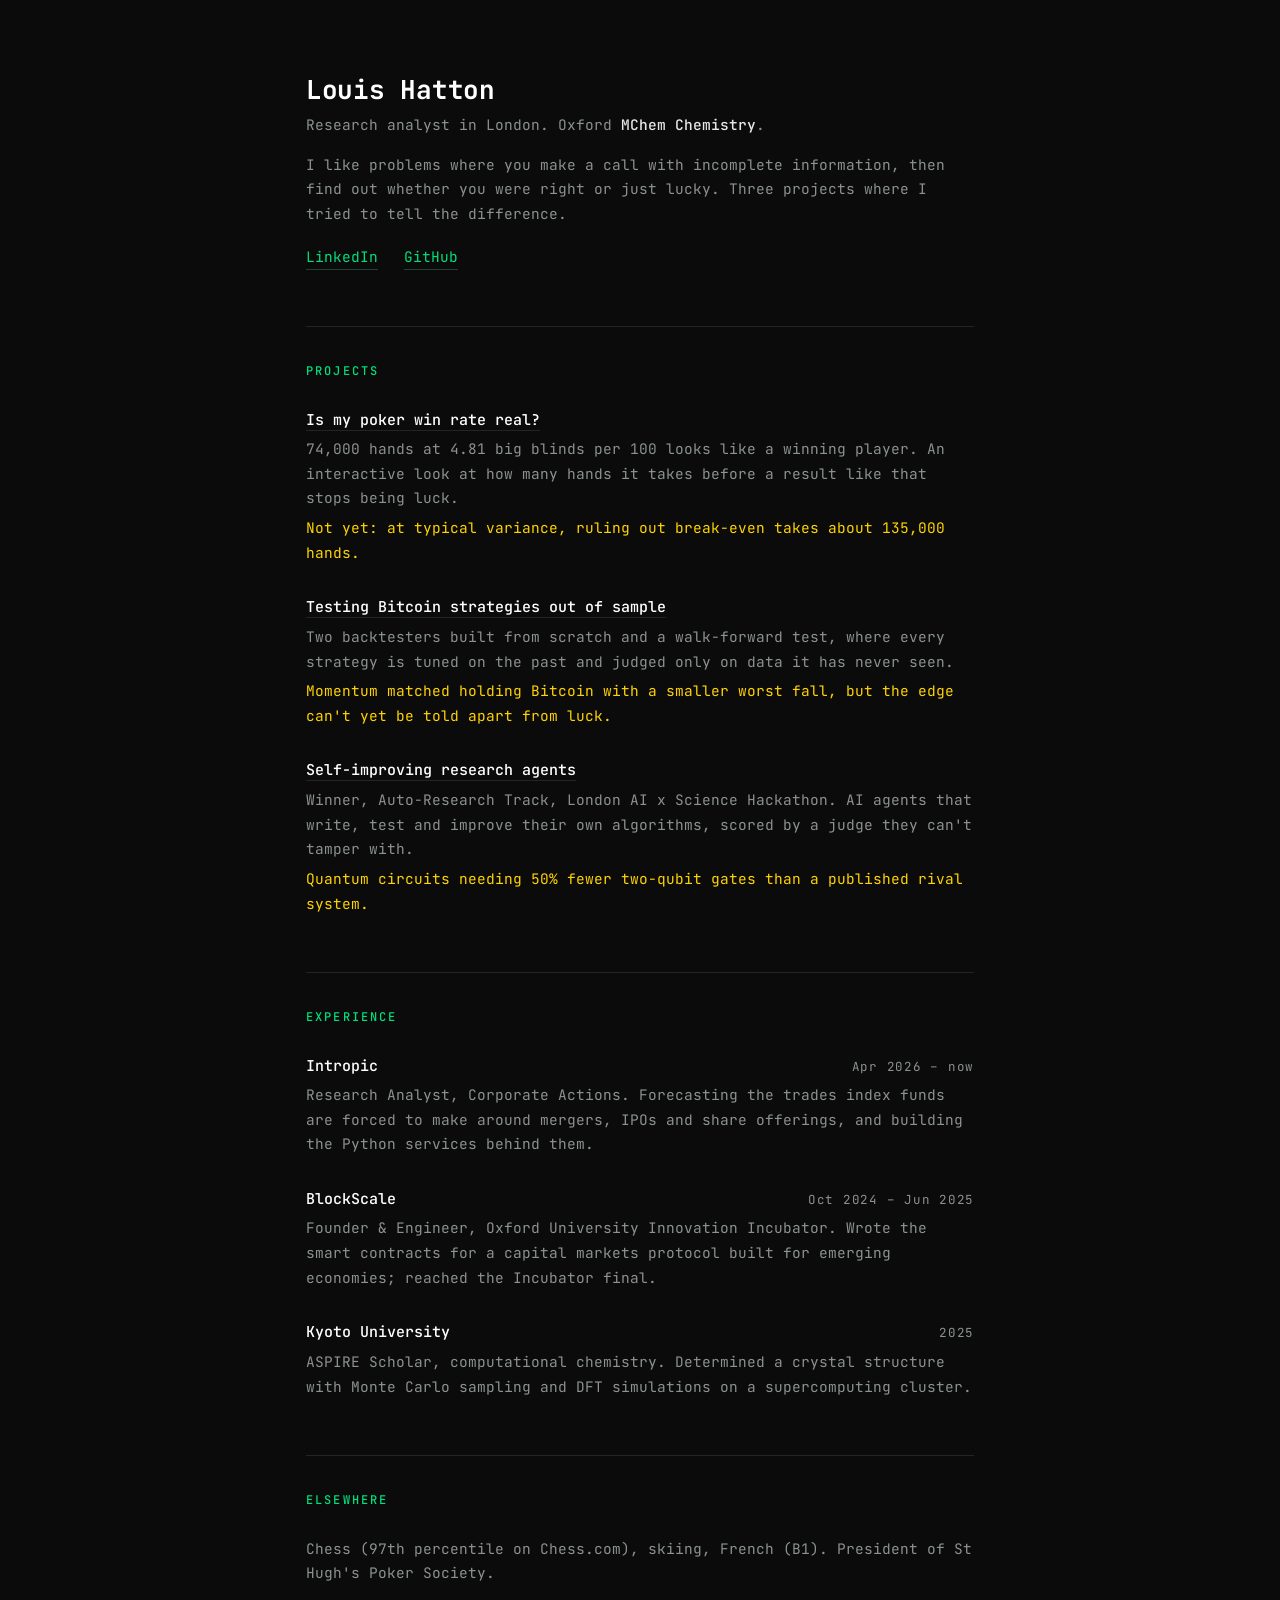
==== index.html @ 7a98697f "Rebuild site around three project write-ups: poker win-rate calculator, Bitcoin backtest, research a" ====
<!DOCTYPE html>
<html lang="en">
<head>
<meta charset="utf-8">
<meta name="viewport" content="width=device-width, initial-scale=1">
<title>Louis Hatton</title>
<meta name="description" content="Research analyst in London. Projects on telling an edge from luck: poker variance, Bitcoin strategy testing and self-improving research agents.">
<meta name="color-scheme" content="dark">
<meta property="og:title" content="Louis Hatton">
<meta property="og:description" content="Projects on telling an edge from luck: poker variance, Bitcoin strategy testing and self-improving research agents.">
<link rel="icon" href="data:image/svg+xml,<svg xmlns='http://www.w3.org/2000/svg' viewBox='0 0 100 100'><rect width='100' height='100' fill='%230b0b0b'/><text y='.92em' x='.14em' font-size='76' fill='%2300e07a' font-family='monospace'>L</text></svg>">
<link rel="preconnect" href="https://fonts.googleapis.com">
<link rel="preconnect" href="https://fonts.gstatic.com" crossorigin>
<link href="https://fonts.googleapis.com/css2?family=JetBrains+Mono:wght@400;500;700&display=swap" rel="stylesheet">
<link rel="stylesheet" href="style.css">
</head>
<body>
<main>

<h1>Louis Hatton</h1>
<p class="intro">
  Research analyst in London. Oxford <b>MChem Chemistry</b>.
</p>
<p class="intro">
  I like problems where you make a call with incomplete information, then find out whether you
  were right or just lucky. Three projects where I tried to tell the difference.
</p>
<div class="links">
  <a href="https://www.linkedin.com/in/louishatton/" target="_blank" rel="noopener">LinkedIn</a>
  <a href="https://github.com/louishatt0n" target="_blank" rel="noopener">GitHub</a>
</div>

<section>
  <h2>Projects</h2>

  <div class="item">
    <h3><a href="poker.html">Is my poker win rate real?</a></h3>
    <p>74,000 hands at 4.81 big blinds per 100 looks like a winning player. An interactive look at
       how many hands it takes before a result like that stops being luck.</p>
    <p class="res">Not yet: at typical variance, ruling out break-even takes about 135,000 hands.</p>
  </div>

  <div class="item">
    <h3><a href="backtester.html">Testing Bitcoin strategies out of sample</a></h3>
    <p>Two backtesters built from scratch and a walk-forward test, where every strategy is tuned on
       the past and judged only on data it has never seen.</p>
    <p class="res">Momentum matched holding Bitcoin with a smaller worst fall, but the edge can't yet
       be told apart from luck.</p>
  </div>

  <div class="item">
    <h3><a href="agents.html">Self-improving research agents</a></h3>
    <p>Winner, Auto-Research Track, London AI x Science Hackathon. AI agents that write, test and
       improve their own algorithms, scored by a judge they can't tamper with.</p>
    <p class="res">Quantum circuits needing 50% fewer two-qubit gates than a published rival system.</p>
  </div>
</section>

<section>
  <h2>Experience</h2>

  <div class="item">
    <div class="meta">
      <span class="org">Intropic</span>
      <span class="when">Apr 2026 – now</span>
    </div>
    <p>Research Analyst, Corporate Actions. Forecasting the trades index funds are forced to make
       around mergers, IPOs and share offerings, and building the Python services behind them.</p>
  </div>

  <div class="item">
    <div class="meta">
      <span class="org">BlockScale</span>
      <span class="when">Oct 2024 – Jun 2025</span>
    </div>
    <p>Founder &amp; Engineer, Oxford University Innovation Incubator. Wrote the smart contracts for a
       capital markets protocol built for emerging economies; reached the Incubator final.</p>
  </div>

  <div class="item">
    <div class="meta">
      <span class="org">Kyoto University</span>
      <span class="when">2025</span>
    </div>
    <p>ASPIRE Scholar, computational chemistry. Determined a crystal structure with Monte Carlo
       sampling and DFT simulations on a supercomputing cluster.</p>
  </div>
</section>

<section>
  <h2>Elsewhere</h2>
  <p class="intro">
    Chess (97th percentile on Chess.com), skiing, French (B1). President of St Hugh's Poker Society.
  </p>
</section>

</main>
</body>
</html>
---- style.css ----
:root{
  --bg:#0b0b0b; --fg:#e6e8e7; --body:#c9cecb; --muted:#8b928f; --line:#222522; --field:#0f110f;
  --green:#00e07a; --yellow:#ffd400; --red:#ff6b5e;
  --mono:"JetBrains Mono",ui-monospace,SFMono-Regular,Menlo,Consolas,monospace;
}
*{box-sizing:border-box}
html{-webkit-text-size-adjust:100%}
body{
  margin:0; background:var(--bg); color:var(--fg);
  font-family:var(--mono); font-size:14.5px; line-height:1.7;
  -webkit-font-smoothing:antialiased;
}
main{max-width:720px; margin:0 auto; padding:72px 26px 96px}
a{color:var(--green); text-decoration:none; border-bottom:1px solid #1d4433}
a:hover{border-bottom-color:var(--green)}

h1{font-size:26px; font-weight:700; letter-spacing:-.01em; margin:0 0 6px; color:#fff; line-height:1.35}
h2{
  font-size:12px; font-weight:500; letter-spacing:.18em; text-transform:uppercase;
  color:var(--green); margin:0 0 26px;
}
h3{font-size:15px; font-weight:500; margin:0 0 4px; color:#fff}
section{margin-top:56px; padding-top:34px; border-top:1px solid var(--line)}

.intro{color:var(--muted); margin:0}
.intro + .intro{margin-top:15px}
.intro b{color:var(--fg); font-weight:500}
.links{display:flex; gap:26px; flex-wrap:wrap; margin-top:18px}

.item{margin-bottom:30px}
.item:last-child{margin-bottom:0}
.item p{margin:0; color:var(--muted)}
.item h3 a{color:#fff; border-bottom-color:var(--line)}
.item h3 a:hover{color:var(--green); border-bottom-color:var(--green)}
.res{color:var(--yellow)!important; margin-top:5px!important}
.more{margin-top:6px!important; font-size:12.5px}

.meta{
  display:flex; justify-content:space-between; gap:6px 18px; align-items:baseline;
  margin-bottom:4px; flex-wrap:wrap;
}
.meta .org{font-size:15px; color:#fff; font-weight:500}
.meta .when{font-size:12.5px; color:var(--muted); letter-spacing:.06em; white-space:nowrap}

/* write-ups */
.back{display:inline-block; font-size:12.5px; margin-bottom:38px}
.lede{color:var(--muted); margin:0}
.prose p, .prose li{color:var(--body)}
.prose p{margin:0 0 14px}
.prose p:last-child{margin-bottom:0}
.prose b{color:#fff; font-weight:500}
.prose ul, .prose ol{padding-left:20px; margin:0 0 14px}
.prose li{margin-bottom:9px}
.prose li::marker{color:var(--muted)}

.stats{display:grid; grid-template-columns:repeat(3,1fr); gap:12px; margin:30px 0 0}
.stat{border:1px solid var(--line); border-radius:6px; padding:12px 14px}
.stat b{display:block; font-size:18px; color:#fff; font-weight:500; line-height:1.4}
.stat span{font-size:12px; color:var(--muted)}

.formula{
  background:var(--field); border:1px solid var(--line); border-radius:6px;
  padding:12px 14px; margin:16px 0; color:#fff; font-size:13px; overflow-x:auto; white-space:pre;
}

figure{margin:24px 0}
figure img{width:100%; height:auto; display:block; border:1px solid var(--line); border-radius:6px}
figcaption{font-size:12.5px; color:var(--muted); margin-top:9px; line-height:1.6}

.table-wrap{overflow-x:auto; margin:20px 0}
table{border-collapse:collapse; width:100%; font-size:12.5px; white-space:nowrap}
th, td{padding:7px 10px; border-bottom:1px solid var(--line); text-align:right}
th:first-child, td:first-child{text-align:left; padding-left:0}
th{color:var(--muted); font-weight:500}
td{color:var(--body)}
tr.hl td{color:#fff}

/* poker tool */
.tool{border:1px solid var(--line); border-radius:8px; padding:20px; margin:24px 0 0}
.inputs{display:grid; grid-template-columns:repeat(2,1fr); gap:14px 18px}
.inputs label{display:block; font-size:12px; color:var(--muted); letter-spacing:.03em; line-height:1.5}
.inputs input{
  width:100%; margin-top:5px; background:var(--field); color:#fff; border:1px solid var(--line);
  border-radius:5px; padding:8px 10px; font:inherit; font-size:14px;
}
.inputs input:focus{outline:none; border-color:var(--green)}
.outputs{margin-top:20px}
.out{display:flex; justify-content:space-between; gap:4px 14px; flex-wrap:wrap; padding:7px 0; border-bottom:1px solid var(--line)}
.out span{color:var(--muted)}
.out b{color:var(--yellow); font-weight:500}
.verdict{margin:14px 0 0; color:#fff}
.chart{width:100%; height:auto; display:block; margin-top:18px}
.chart-foot{display:flex; justify-content:space-between; align-items:center; gap:12px; flex-wrap:wrap; margin-top:8px}
.chart-foot p{margin:0; font-size:12.5px; color:var(--muted)}
button{
  font:inherit; font-size:12.5px; background:none; color:var(--green);
  border:1px solid #1d4433; border-radius:5px; padding:6px 12px; cursor:pointer;
}
button:hover{border-color:var(--green)}
.key{display:flex; gap:16px; flex-wrap:wrap; font-size:12px; color:var(--muted); margin-top:10px}
.key i{display:inline-block; width:16px; height:0; border-top:2px solid; vertical-align:middle; margin-right:6px}

@media(max-width:560px){
  main{padding:52px 20px 72px}
  .stats{grid-template-columns:1fr 1fr}
  .inputs{grid-template-columns:1fr}
  .tool{padding:16px}
}
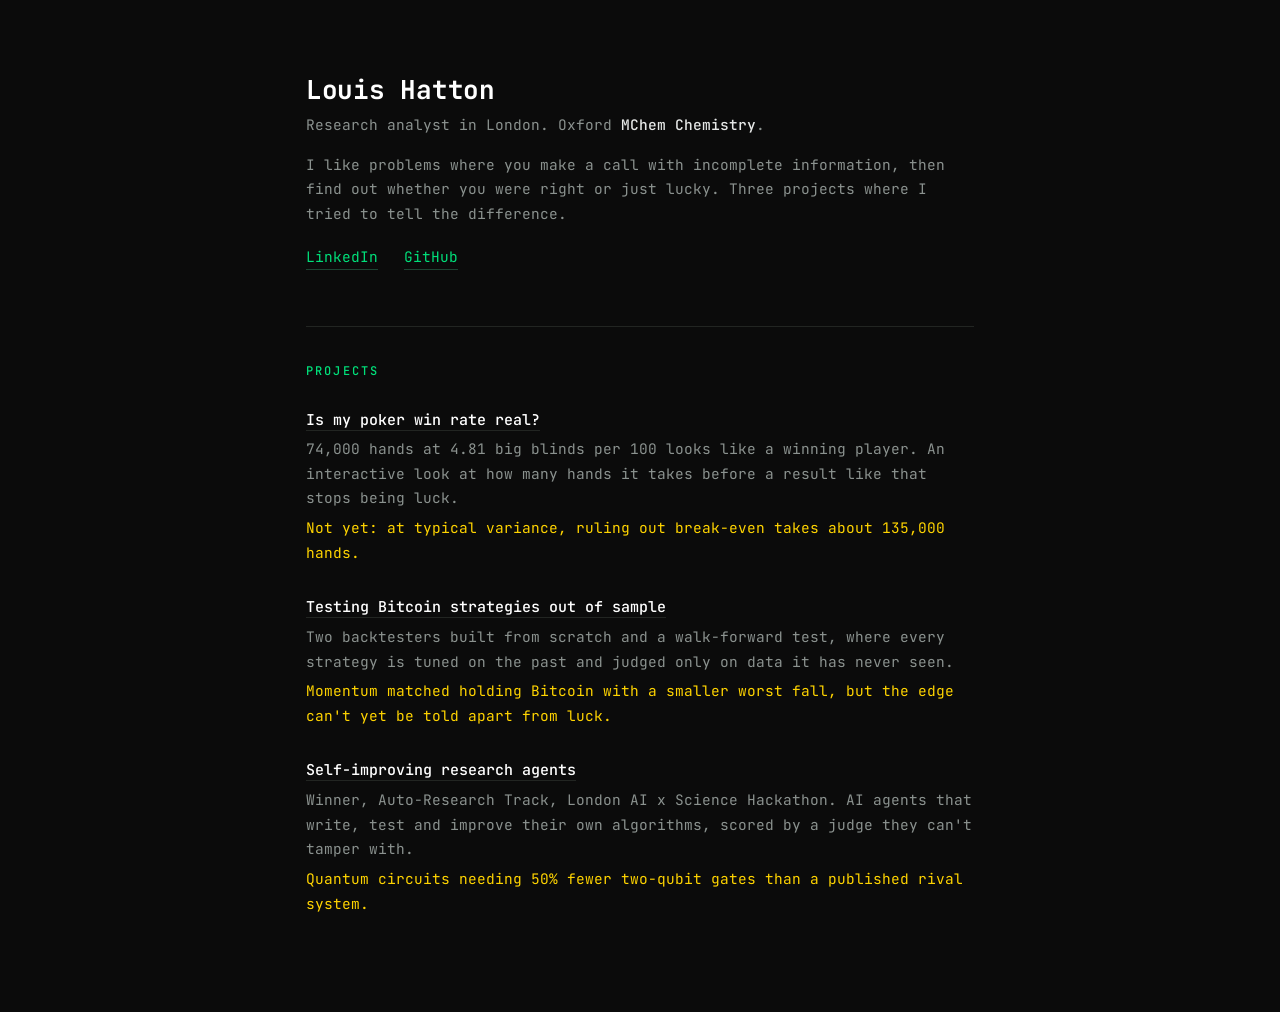
==== commit 37f83e3f: "Home page: projects only; career detail lives on LinkedIn Co-Authored-By: Claude Opus 5.5 <noreply@a" ====
--- a/index.html
+++ b/index.html
@@ -56,44 +56,6 @@
   </div>
 </section>
 
-<section>
-  <h2>Experience</h2>
-
-  <div class="item">
-    <div class="meta">
-      <span class="org">Intropic</span>
-      <span class="when">Apr 2026 – now</span>
-    </div>
-    <p>Research Analyst, Corporate Actions. Forecasting the trades index funds are forced to make
-       around mergers, IPOs and share offerings, and building the Python services behind them.</p>
-  </div>
-
-  <div class="item">
-    <div class="meta">
-      <span class="org">BlockScale</span>
-      <span class="when">Oct 2024 – Jun 2025</span>
-    </div>
-    <p>Founder &amp; Engineer, Oxford University Innovation Incubator. Wrote the smart contracts for a
-       capital markets protocol built for emerging economies; reached the Incubator final.</p>
-  </div>
-
-  <div class="item">
-    <div class="meta">
-      <span class="org">Kyoto University</span>
-      <span class="when">2025</span>
-    </div>
-    <p>ASPIRE Scholar, computational chemistry. Determined a crystal structure with Monte Carlo
-       sampling and DFT simulations on a supercomputing cluster.</p>
-  </div>
-</section>
-
-<section>
-  <h2>Elsewhere</h2>
-  <p class="intro">
-    Chess (97th percentile on Chess.com), skiing, French (B1). President of St Hugh's Poker Society.
-  </p>
-</section>
-
 </main>
 </body>
 </html>
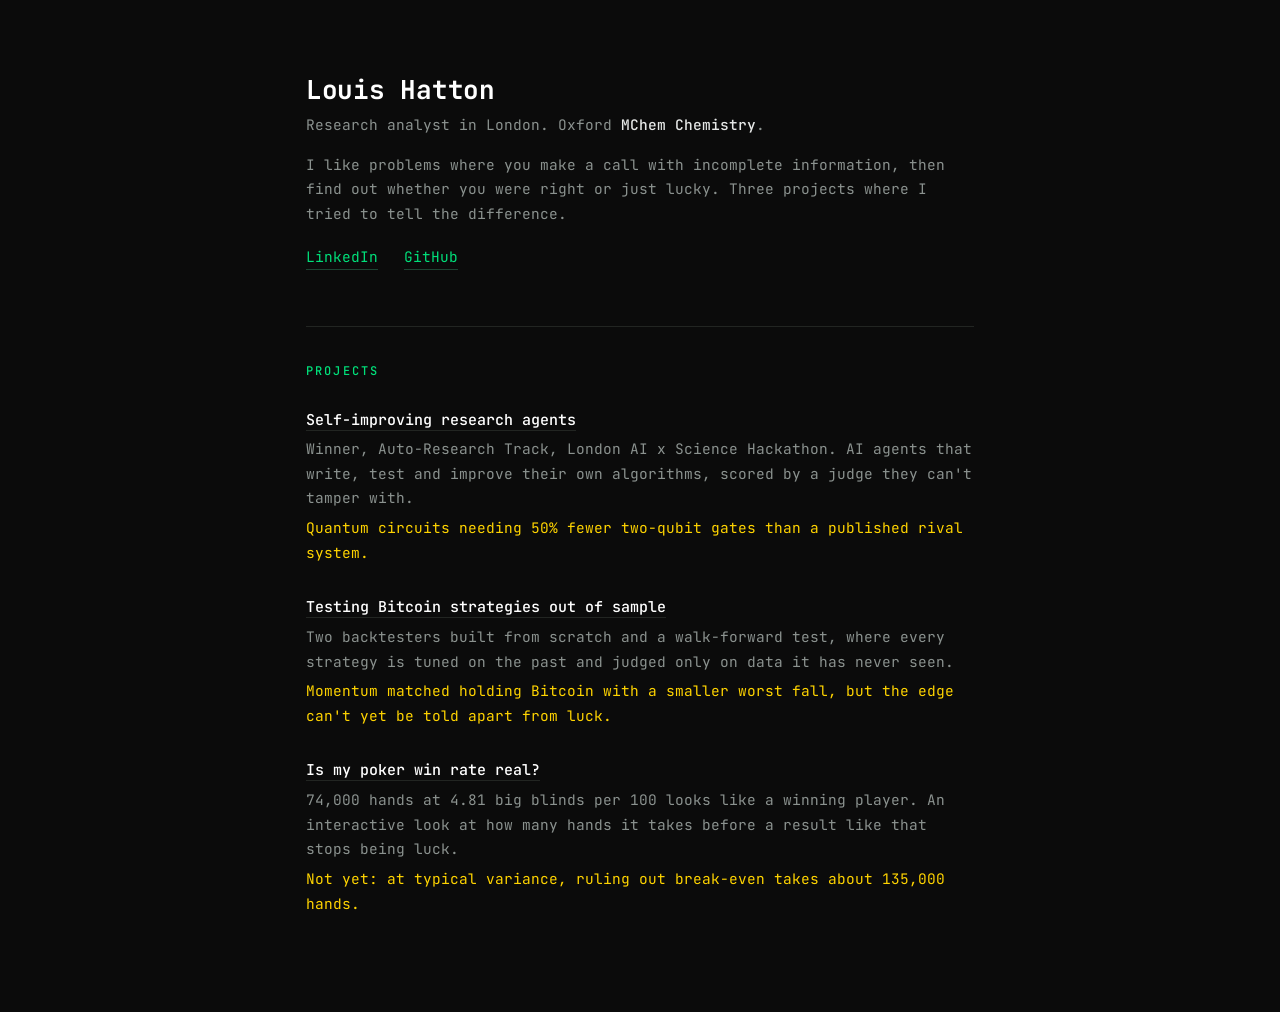
==== commit f7132480: "Order projects: research agents, Bitcoin backtest, poker win rate Co-Authored-By: Claude Opus 5.5 <n" ====
--- a/index.html
+++ b/index.html
@@ -34,10 +34,10 @@
   <h2>Projects</h2>
 
   <div class="item">
-    <h3><a href="poker.html">Is my poker win rate real?</a></h3>
-    <p>74,000 hands at 4.81 big blinds per 100 looks like a winning player. An interactive look at
-       how many hands it takes before a result like that stops being luck.</p>
-    <p class="res">Not yet: at typical variance, ruling out break-even takes about 135,000 hands.</p>
+    <h3><a href="agents.html">Self-improving research agents</a></h3>
+    <p>Winner, Auto-Research Track, London AI x Science Hackathon. AI agents that write, test and
+       improve their own algorithms, scored by a judge they can't tamper with.</p>
+    <p class="res">Quantum circuits needing 50% fewer two-qubit gates than a published rival system.</p>
   </div>
 
   <div class="item">
@@ -49,10 +49,10 @@
   </div>
 
   <div class="item">
-    <h3><a href="agents.html">Self-improving research agents</a></h3>
-    <p>Winner, Auto-Research Track, London AI x Science Hackathon. AI agents that write, test and
-       improve their own algorithms, scored by a judge they can't tamper with.</p>
-    <p class="res">Quantum circuits needing 50% fewer two-qubit gates than a published rival system.</p>
+    <h3><a href="poker.html">Is my poker win rate real?</a></h3>
+    <p>74,000 hands at 4.81 big blinds per 100 looks like a winning player. An interactive look at
+       how many hands it takes before a result like that stops being luck.</p>
+    <p class="res">Not yet: at typical variance, ruling out break-even takes about 135,000 hands.</p>
   </div>
 </section>
 
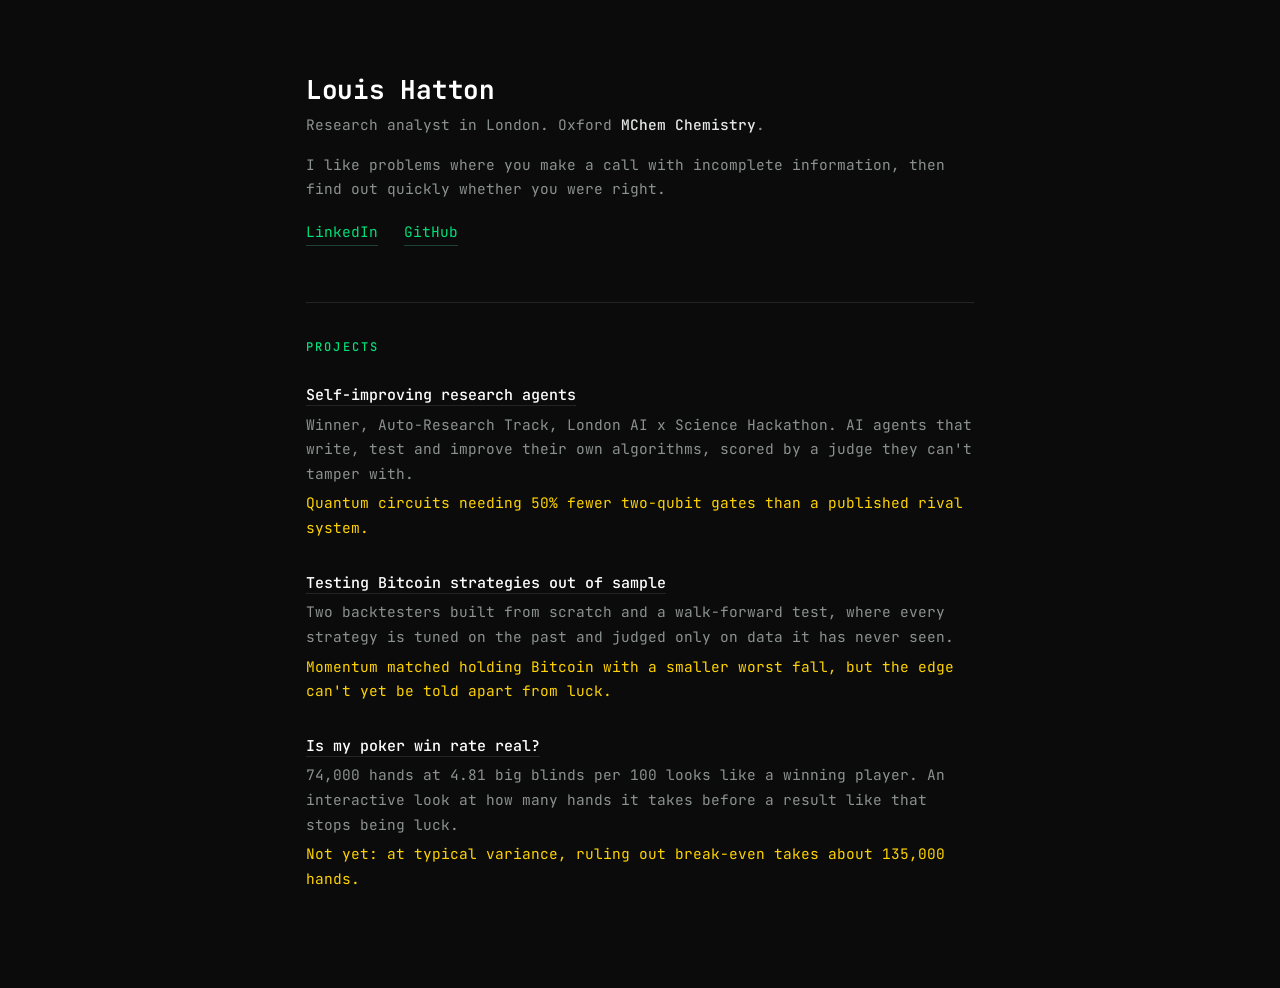
==== commit 21cc0975: "Intro: find out quickly whether you were right Co-Authored-By: Claude Opus 5.5 <noreply@anthropic.co" ====
--- a/index.html
+++ b/index.html
@@ -22,8 +22,8 @@
   Research analyst in London. Oxford <b>MChem Chemistry</b>.
 </p>
 <p class="intro">
-  I like problems where you make a call with incomplete information, then find out whether you
-  were right or just lucky. Three projects where I tried to tell the difference.
+  I like problems where you make a call with incomplete information, then find out quickly
+  whether you were right.
 </p>
 <div class="links">
   <a href="https://www.linkedin.com/in/louishatton/" target="_blank" rel="noopener">LinkedIn</a>
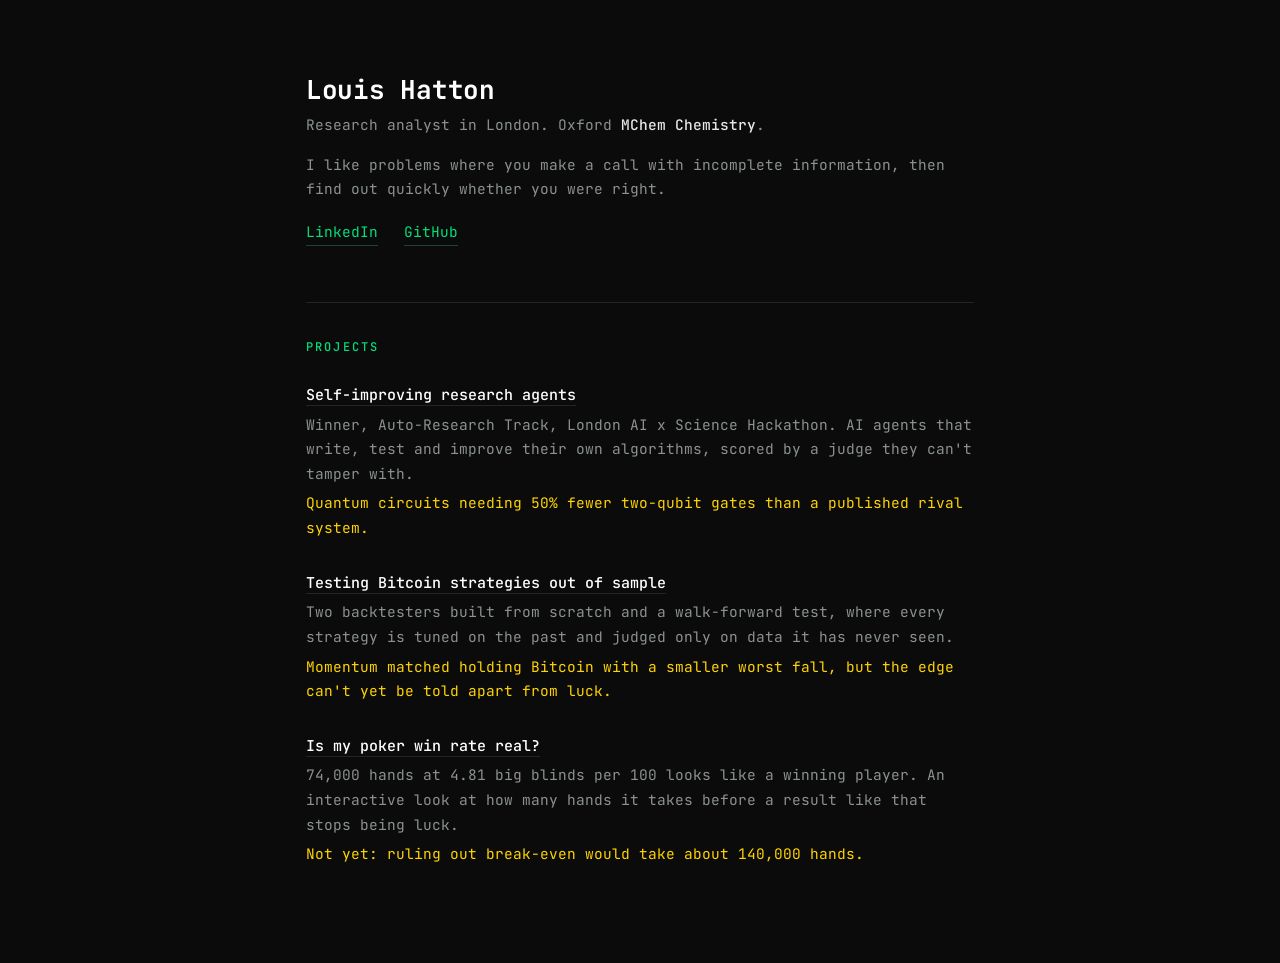
==== commit 3aa805e0: "Poker page: use measured standard deviation (91.94 bb/100); version the stylesheet so pages and styl" ====
--- a/index.html
+++ b/index.html
@@ -6,13 +6,20 @@
 <title>Louis Hatton</title>
 <meta name="description" content="Research analyst in London. Projects on telling an edge from luck: poker variance, Bitcoin strategy testing and self-improving research agents.">
 <meta name="color-scheme" content="dark">
+<meta property="og:type" content="website">
+<meta property="og:url" content="https://louishatt0n.github.io/">
 <meta property="og:title" content="Louis Hatton">
-<meta property="og:description" content="Projects on telling an edge from luck: poker variance, Bitcoin strategy testing and self-improving research agents.">
+<meta property="og:description" content="Research analyst in London. Projects on telling an edge from luck: poker variance, Bitcoin strategy testing and self-improving research agents.">
+<meta property="og:image" content="https://louishatt0n.github.io/img/og-card.png">
+<meta property="og:image:width" content="1200">
+<meta property="og:image:height" content="627">
+<meta property="og:image:alt" content="Louis Hatton: self-improving research agents, testing Bitcoin strategies out of sample, and whether a poker win rate is real">
+<meta name="twitter:card" content="summary_large_image">
 <link rel="icon" href="data:image/svg+xml,<svg xmlns='http://www.w3.org/2000/svg' viewBox='0 0 100 100'><rect width='100' height='100' fill='%230b0b0b'/><text y='.92em' x='.14em' font-size='76' fill='%2300e07a' font-family='monospace'>L</text></svg>">
 <link rel="preconnect" href="https://fonts.googleapis.com">
 <link rel="preconnect" href="https://fonts.gstatic.com" crossorigin>
 <link href="https://fonts.googleapis.com/css2?family=JetBrains+Mono:wght@400;500;700&display=swap" rel="stylesheet">
-<link rel="stylesheet" href="style.css">
+<link rel="stylesheet" href="style.css?v=20261011">
 </head>
 <body>
 <main>
@@ -52,7 +59,7 @@
     <h3><a href="poker.html">Is my poker win rate real?</a></h3>
     <p>74,000 hands at 4.81 big blinds per 100 looks like a winning player. An interactive look at
        how many hands it takes before a result like that stops being luck.</p>
-    <p class="res">Not yet: at typical variance, ruling out break-even takes about 135,000 hands.</p>
+    <p class="res">Not yet: ruling out break-even would take about 140,000 hands.</p>
   </div>
 </section>
 
--- a/style.css
+++ b/style.css
@@ -106,3 +106,28 @@
   .inputs{grid-template-columns:1fr}
   .tool{padding:16px}
 }
+
+/* diagrams */
+.flow{margin:24px 0 28px; display:flex; flex-direction:column}
+.flow .step{border:1px solid var(--line); background:var(--field); border-radius:6px; padding:10px 14px; text-align:center}
+.flow b{display:block; color:#fff; font-weight:500; font-size:13.5px; line-height:1.5}
+.flow span{display:block; color:var(--muted); font-size:12px; line-height:1.5}
+.flow .arrow{color:var(--muted); text-align:center; line-height:1; padding:7px 0; font-size:14px}
+.flow .loop{border:1px dashed #1d4433; border-radius:8px; padding:12px}
+.flow .loop-tag{font-size:11px; color:var(--green); letter-spacing:.14em; text-transform:uppercase; margin-bottom:10px}
+.flow .islands{display:grid; grid-template-columns:repeat(3,1fr); gap:8px}
+.flow .island{border:1px solid #1d4433; border-radius:6px; padding:8px 6px; text-align:center}
+.flow .island b{color:var(--green); font-size:12.5px}
+.flow .note{font-size:12px; color:var(--muted); text-align:center; margin:9px 0 0; line-height:1.5}
+.flow .final{border-color:#4d4300}
+.flow .final b{color:var(--yellow)}
+.flow figcaption{margin-top:12px}
+
+.split{display:grid; grid-template-columns:repeat(3,1fr); gap:8px; margin:22px 0}
+.part{border:1px solid var(--line); border-radius:6px; padding:10px 12px}
+.part b{display:block; font-weight:500; font-size:13px}
+.part span{display:block; color:var(--muted); font-size:12px; line-height:1.55}
+.part.dev b{color:var(--green)}
+.part.val b{color:var(--fg)}
+.part.test b{color:var(--yellow)}
+@media(max-width:560px){ .split{grid-template-columns:1fr} }
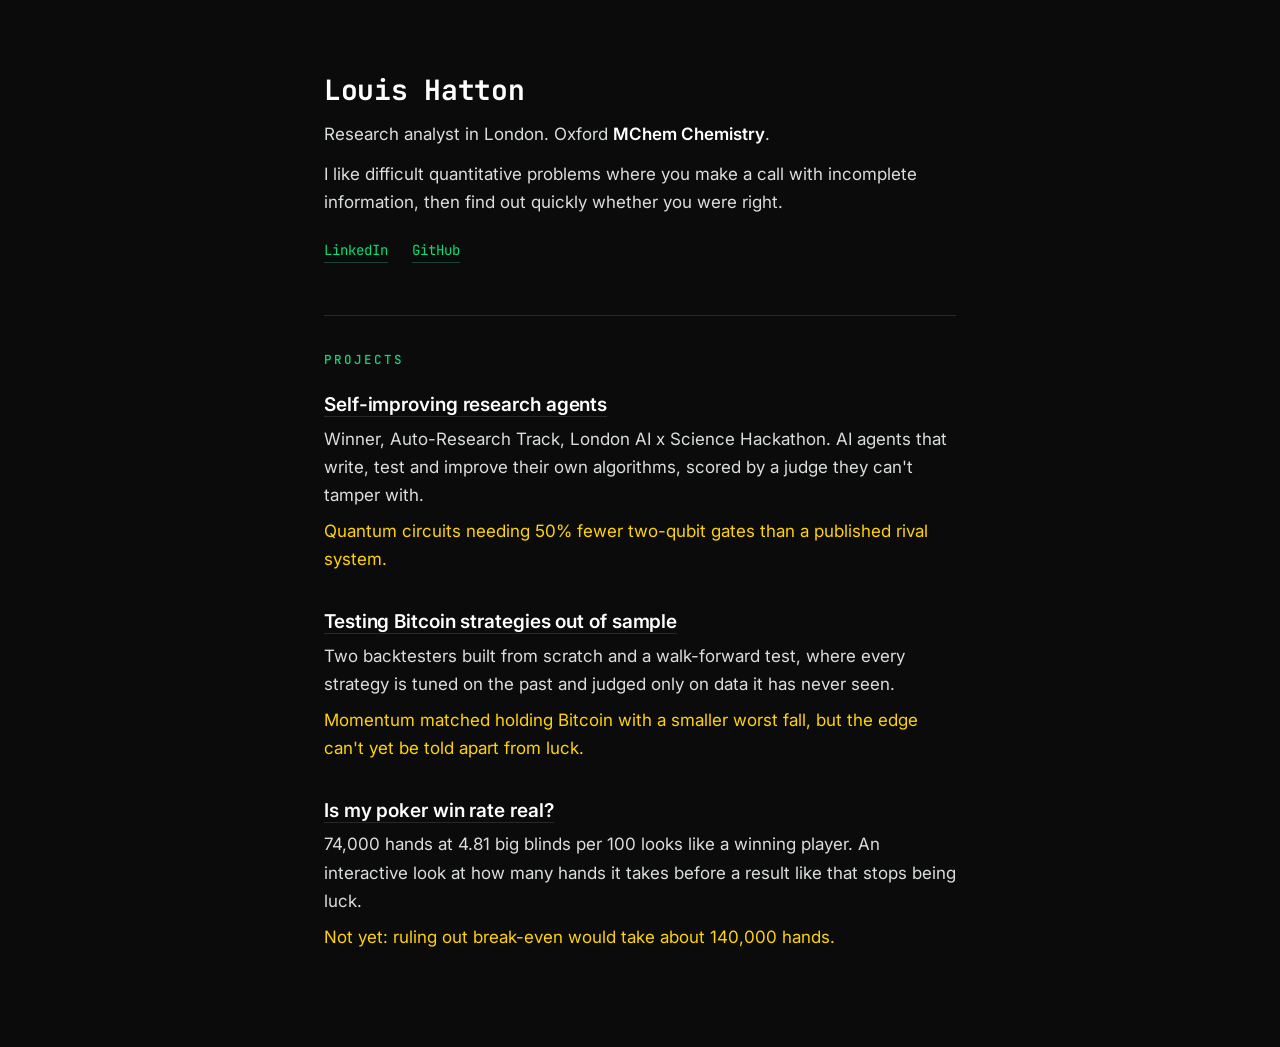
==== commit f35f2225: "Readability: Inter for body text at 17px, brighter greys, monospace kept for name, labels and data; " ====
--- a/index.html
+++ b/index.html
@@ -4,12 +4,12 @@
 <meta charset="utf-8">
 <meta name="viewport" content="width=device-width, initial-scale=1">
 <title>Louis Hatton</title>
-<meta name="description" content="Research analyst in London. Projects on telling an edge from luck: poker variance, Bitcoin strategy testing and self-improving research agents.">
+<meta name="description" content="Research analyst in London. Oxford MChem Chemistry. I like difficult quantitative problems where you make a call with incomplete information, then find out quickly whether you were right.">
 <meta name="color-scheme" content="dark">
 <meta property="og:type" content="website">
 <meta property="og:url" content="https://louishatt0n.github.io/">
 <meta property="og:title" content="Louis Hatton">
-<meta property="og:description" content="Research analyst in London. Projects on telling an edge from luck: poker variance, Bitcoin strategy testing and self-improving research agents.">
+<meta property="og:description" content="Research analyst in London. Oxford MChem Chemistry. I like difficult quantitative problems where you make a call with incomplete information, then find out quickly whether you were right.">
 <meta property="og:image" content="https://louishatt0n.github.io/img/og-card.png">
 <meta property="og:image:width" content="1200">
 <meta property="og:image:height" content="627">
@@ -18,8 +18,8 @@
 <link rel="icon" href="data:image/svg+xml,<svg xmlns='http://www.w3.org/2000/svg' viewBox='0 0 100 100'><rect width='100' height='100' fill='%230b0b0b'/><text y='.92em' x='.14em' font-size='76' fill='%2300e07a' font-family='monospace'>L</text></svg>">
 <link rel="preconnect" href="https://fonts.googleapis.com">
 <link rel="preconnect" href="https://fonts.gstatic.com" crossorigin>
-<link href="https://fonts.googleapis.com/css2?family=JetBrains+Mono:wght@400;500;700&display=swap" rel="stylesheet">
-<link rel="stylesheet" href="style.css?v=20261011">
+<link href="https://fonts.googleapis.com/css2?family=Inter:wght@400;500;600&family=JetBrains+Mono:wght@400;500;700&display=swap" rel="stylesheet">
+<link rel="stylesheet" href="style.css?v=20261011b">
 </head>
 <body>
 <main>
@@ -29,8 +29,8 @@
   Research analyst in London. Oxford <b>MChem Chemistry</b>.
 </p>
 <p class="intro">
-  I like problems where you make a call with incomplete information, then find out quickly
-  whether you were right.
+  I like difficult quantitative problems where you make a call with incomplete information,
+  then find out quickly whether you were right.
 </p>
 <div class="links">
   <a href="https://www.linkedin.com/in/louishatton/" target="_blank" rel="noopener">LinkedIn</a>
--- a/style.css
+++ b/style.css
@@ -1,75 +1,68 @@
 :root{
-  --bg:#0b0b0b; --fg:#e6e8e7; --body:#c9cecb; --muted:#8b928f; --line:#222522; --field:#0f110f;
+  --bg:#0b0b0b; --fg:#eef0ef; --body:#dadedc; --muted:#a3aaa6; --line:#252825; --field:#111311;
   --green:#00e07a; --yellow:#ffd400; --red:#ff6b5e;
+  --sans:"Inter",system-ui,-apple-system,"Segoe UI",Roboto,sans-serif;
   --mono:"JetBrains Mono",ui-monospace,SFMono-Regular,Menlo,Consolas,monospace;
 }
 *{box-sizing:border-box}
 html{-webkit-text-size-adjust:100%}
 body{
-  margin:0; background:var(--bg); color:var(--fg);
-  font-family:var(--mono); font-size:14.5px; line-height:1.7;
+  margin:0; background:var(--bg); color:var(--body);
+  font-family:var(--sans); font-size:17px; line-height:1.65;
   -webkit-font-smoothing:antialiased;
 }
-main{max-width:720px; margin:0 auto; padding:72px 26px 96px}
+main{max-width:680px; margin:0 auto; padding:72px 24px 96px}
 a{color:var(--green); text-decoration:none; border-bottom:1px solid #1d4433}
 a:hover{border-bottom-color:var(--green)}
 
-h1{font-size:26px; font-weight:700; letter-spacing:-.01em; margin:0 0 6px; color:#fff; line-height:1.35}
+/* monospace is kept for the name, labels, numbers and data */
+h1{font-family:var(--mono); font-size:28px; font-weight:700; letter-spacing:-.01em; margin:0 0 12px; color:#fff; line-height:1.3}
 h2{
-  font-size:12px; font-weight:500; letter-spacing:.18em; text-transform:uppercase;
-  color:var(--green); margin:0 0 26px;
+  font-family:var(--mono); font-size:12.5px; font-weight:500; letter-spacing:.16em; text-transform:uppercase;
+  color:var(--green); margin:0 0 22px;
 }
-h3{font-size:15px; font-weight:500; margin:0 0 4px; color:#fff}
-section{margin-top:56px; padding-top:34px; border-top:1px solid var(--line)}
+h3{font-size:19px; font-weight:600; margin:0 0 6px; color:#fff; line-height:1.4; letter-spacing:-.005em}
+section{margin-top:52px; padding-top:34px; border-top:1px solid var(--line)}
 
-.intro{color:var(--muted); margin:0}
-.intro + .intro{margin-top:15px}
-.intro b{color:var(--fg); font-weight:500}
-.links{display:flex; gap:26px; flex-wrap:wrap; margin-top:18px}
+.intro{margin:0}
+.intro + .intro{margin-top:12px}
+.intro b{color:#fff; font-weight:600}
+.links{display:flex; gap:24px; flex-wrap:wrap; margin-top:22px; font-family:var(--mono); font-size:14px}
 
-.item{margin-bottom:30px}
+.item{margin-bottom:36px}
 .item:last-child{margin-bottom:0}
-.item p{margin:0; color:var(--muted)}
+.item p{margin:0}
 .item h3 a{color:#fff; border-bottom-color:var(--line)}
 .item h3 a:hover{color:var(--green); border-bottom-color:var(--green)}
-.res{color:var(--yellow)!important; margin-top:5px!important}
-.more{margin-top:6px!important; font-size:12.5px}
-
-.meta{
-  display:flex; justify-content:space-between; gap:6px 18px; align-items:baseline;
-  margin-bottom:4px; flex-wrap:wrap;
-}
-.meta .org{font-size:15px; color:#fff; font-weight:500}
-.meta .when{font-size:12.5px; color:var(--muted); letter-spacing:.06em; white-space:nowrap}
+.res{color:var(--yellow)!important; margin-top:8px!important}
 
 /* write-ups */
-.back{display:inline-block; font-size:12.5px; margin-bottom:38px}
-.lede{color:var(--muted); margin:0}
-.prose p, .prose li{color:var(--body)}
-.prose p{margin:0 0 14px}
+.back{display:inline-block; font-family:var(--mono); font-size:13px; margin-bottom:36px}
+.lede{color:var(--muted); margin:0; font-size:18px; line-height:1.55}
+.prose p{margin:0 0 16px}
 .prose p:last-child{margin-bottom:0}
-.prose b{color:#fff; font-weight:500}
-.prose ul, .prose ol{padding-left:20px; margin:0 0 14px}
-.prose li{margin-bottom:9px}
+.prose b{color:#fff; font-weight:600}
+.prose ul, .prose ol{padding-left:22px; margin:0 0 16px}
+.prose li{margin-bottom:12px; padding-left:4px}
 .prose li::marker{color:var(--muted)}
 
-.stats{display:grid; grid-template-columns:repeat(3,1fr); gap:12px; margin:30px 0 0}
-.stat{border:1px solid var(--line); border-radius:6px; padding:12px 14px}
-.stat b{display:block; font-size:18px; color:#fff; font-weight:500; line-height:1.4}
-.stat span{font-size:12px; color:var(--muted)}
+.stats{display:grid; grid-template-columns:repeat(3,1fr); gap:12px; margin:32px 0 0}
+.stat{border:1px solid var(--line); border-radius:8px; padding:14px 16px}
+.stat b{display:block; font-family:var(--mono); font-size:19px; color:#fff; font-weight:500; line-height:1.35}
+.stat span{display:block; font-size:14px; color:var(--muted); line-height:1.4; margin-top:4px}
 
 .formula{
-  background:var(--field); border:1px solid var(--line); border-radius:6px;
-  padding:12px 14px; margin:16px 0; color:#fff; font-size:13px; overflow-x:auto; white-space:pre;
+  font-family:var(--mono); background:var(--field); border:1px solid var(--line); border-radius:6px;
+  padding:14px 16px; margin:18px 0; color:#fff; font-size:13.5px; line-height:1.7; overflow-x:auto; white-space:pre;
 }
 
-figure{margin:24px 0}
+figure{margin:26px 0}
 figure img{width:100%; height:auto; display:block; border:1px solid var(--line); border-radius:6px}
-figcaption{font-size:12.5px; color:var(--muted); margin-top:9px; line-height:1.6}
+figcaption{font-size:14.5px; color:var(--muted); margin-top:10px; line-height:1.55}
 
-.table-wrap{overflow-x:auto; margin:20px 0}
-table{border-collapse:collapse; width:100%; font-size:12.5px; white-space:nowrap}
-th, td{padding:7px 10px; border-bottom:1px solid var(--line); text-align:right}
+.table-wrap{overflow-x:auto; margin:22px 0}
+table{border-collapse:collapse; width:100%; font-family:var(--mono); font-size:13px; white-space:nowrap}
+th, td{padding:8px 10px; border-bottom:1px solid var(--line); text-align:right}
 th:first-child, td:first-child{text-align:left; padding-left:0}
 th{color:var(--muted); font-weight:500}
 td{color:var(--body)}
@@ -78,56 +71,61 @@
 /* poker tool */
 .tool{border:1px solid var(--line); border-radius:8px; padding:20px; margin:24px 0 0}
 .inputs{display:grid; grid-template-columns:repeat(2,1fr); gap:14px 18px}
-.inputs label{display:block; font-size:12px; color:var(--muted); letter-spacing:.03em; line-height:1.5}
+.inputs label{display:block; font-size:14px; color:var(--muted); line-height:1.45}
 .inputs input{
-  width:100%; margin-top:5px; background:var(--field); color:#fff; border:1px solid var(--line);
-  border-radius:5px; padding:8px 10px; font:inherit; font-size:14px;
+  width:100%; margin-top:6px; background:var(--field); color:#fff; border:1px solid var(--line);
+  border-radius:5px; padding:9px 11px; font-family:var(--mono); font-size:15px;
 }
 .inputs input:focus{outline:none; border-color:var(--green)}
 .outputs{margin-top:20px}
-.out{display:flex; justify-content:space-between; gap:4px 14px; flex-wrap:wrap; padding:7px 0; border-bottom:1px solid var(--line)}
+.out{display:flex; justify-content:space-between; gap:4px 14px; flex-wrap:wrap; padding:8px 0; border-bottom:1px solid var(--line); font-size:15.5px}
 .out span{color:var(--muted)}
-.out b{color:var(--yellow); font-weight:500}
-.verdict{margin:14px 0 0; color:#fff}
-.chart{width:100%; height:auto; display:block; margin-top:18px}
-.chart-foot{display:flex; justify-content:space-between; align-items:center; gap:12px; flex-wrap:wrap; margin-top:8px}
-.chart-foot p{margin:0; font-size:12.5px; color:var(--muted)}
+.out b{font-family:var(--mono); color:var(--yellow); font-weight:500; font-size:14.5px}
+.verdict{margin:16px 0 0; color:#fff; font-weight:500}
+.chart{width:100%; height:auto; display:block; margin-top:18px; font-family:var(--mono)}
+.chart-foot{display:flex; justify-content:space-between; align-items:center; gap:12px; flex-wrap:wrap; margin-top:10px}
+.chart-foot p{margin:0; font-size:14.5px; color:var(--muted)}
 button{
-  font:inherit; font-size:12.5px; background:none; color:var(--green);
-  border:1px solid #1d4433; border-radius:5px; padding:6px 12px; cursor:pointer;
+  font-family:var(--mono); font-size:13px; background:none; color:var(--green);
+  border:1px solid #1d4433; border-radius:5px; padding:7px 13px; cursor:pointer;
 }
 button:hover{border-color:var(--green)}
-.key{display:flex; gap:16px; flex-wrap:wrap; font-size:12px; color:var(--muted); margin-top:10px}
+.key{display:flex; gap:16px; flex-wrap:wrap; font-size:13.5px; color:var(--muted); margin-top:10px}
 .key i{display:inline-block; width:16px; height:0; border-top:2px solid; vertical-align:middle; margin-right:6px}
 
+/* diagrams */
+.flow{margin:24px 0 28px; display:flex; flex-direction:column}
+.flow .step{border:1px solid var(--line); background:var(--field); border-radius:6px; padding:12px 16px; text-align:center}
+.flow b{display:block; color:#fff; font-weight:600; font-size:15.5px; line-height:1.45}
+.flow span{display:block; color:var(--muted); font-size:14px; line-height:1.5}
+.flow .arrow{color:var(--muted); text-align:center; line-height:1; padding:8px 0; font-size:15px}
+.flow .loop{border:1px dashed #1d4433; border-radius:8px; padding:14px}
+.flow .loop-tag{font-family:var(--mono); font-size:12px; color:var(--green); letter-spacing:.12em; text-transform:uppercase; margin-bottom:12px}
+.flow .islands{display:grid; grid-template-columns:repeat(3,1fr); gap:8px}
+.flow .island{border:1px solid #1d4433; border-radius:6px; padding:9px 6px; text-align:center}
+.flow .island b{font-family:var(--mono); color:var(--green); font-size:13.5px; font-weight:500}
+.flow .note{font-size:14px; color:var(--muted); text-align:center; margin:10px 0 0; line-height:1.5}
+.flow .final{border-color:#4d4300}
+.flow .final b{color:var(--yellow)}
+.flow figcaption{margin-top:14px}
+
+.split{display:grid; grid-template-columns:repeat(3,1fr); gap:8px; margin:22px 0}
+.part{border:1px solid var(--line); border-radius:6px; padding:12px 14px}
+.part b{display:block; font-weight:600; font-size:15.5px}
+.part span{display:block; color:var(--muted); font-size:14px; line-height:1.5}
+.part.dev b{color:var(--green)}
+.part.val b{color:#fff}
+.part.test b{color:var(--yellow)}
+
 @media(max-width:560px){
-  main{padding:52px 20px 72px}
+  body{font-size:16px}
+  main{padding:48px 20px 72px}
+  h1{font-size:24px}
+  h3{font-size:18px}
+  .lede{font-size:17px}
   .stats{grid-template-columns:1fr 1fr}
   .inputs{grid-template-columns:1fr}
   .tool{padding:16px}
+  .formula{font-size:12.5px; padding:12px 14px}
+  .split{grid-template-columns:1fr}
 }
-
-/* diagrams */
-.flow{margin:24px 0 28px; display:flex; flex-direction:column}
-.flow .step{border:1px solid var(--line); background:var(--field); border-radius:6px; padding:10px 14px; text-align:center}
-.flow b{display:block; color:#fff; font-weight:500; font-size:13.5px; line-height:1.5}
-.flow span{display:block; color:var(--muted); font-size:12px; line-height:1.5}
-.flow .arrow{color:var(--muted); text-align:center; line-height:1; padding:7px 0; font-size:14px}
-.flow .loop{border:1px dashed #1d4433; border-radius:8px; padding:12px}
-.flow .loop-tag{font-size:11px; color:var(--green); letter-spacing:.14em; text-transform:uppercase; margin-bottom:10px}
-.flow .islands{display:grid; grid-template-columns:repeat(3,1fr); gap:8px}
-.flow .island{border:1px solid #1d4433; border-radius:6px; padding:8px 6px; text-align:center}
-.flow .island b{color:var(--green); font-size:12.5px}
-.flow .note{font-size:12px; color:var(--muted); text-align:center; margin:9px 0 0; line-height:1.5}
-.flow .final{border-color:#4d4300}
-.flow .final b{color:var(--yellow)}
-.flow figcaption{margin-top:12px}
-
-.split{display:grid; grid-template-columns:repeat(3,1fr); gap:8px; margin:22px 0}
-.part{border:1px solid var(--line); border-radius:6px; padding:10px 12px}
-.part b{display:block; font-weight:500; font-size:13px}
-.part span{display:block; color:var(--muted); font-size:12px; line-height:1.55}
-.part.dev b{color:var(--green)}
-.part.val b{color:var(--fg)}
-.part.test b{color:var(--yellow)}
-@media(max-width:560px){ .split{grid-template-columns:1fr} }
